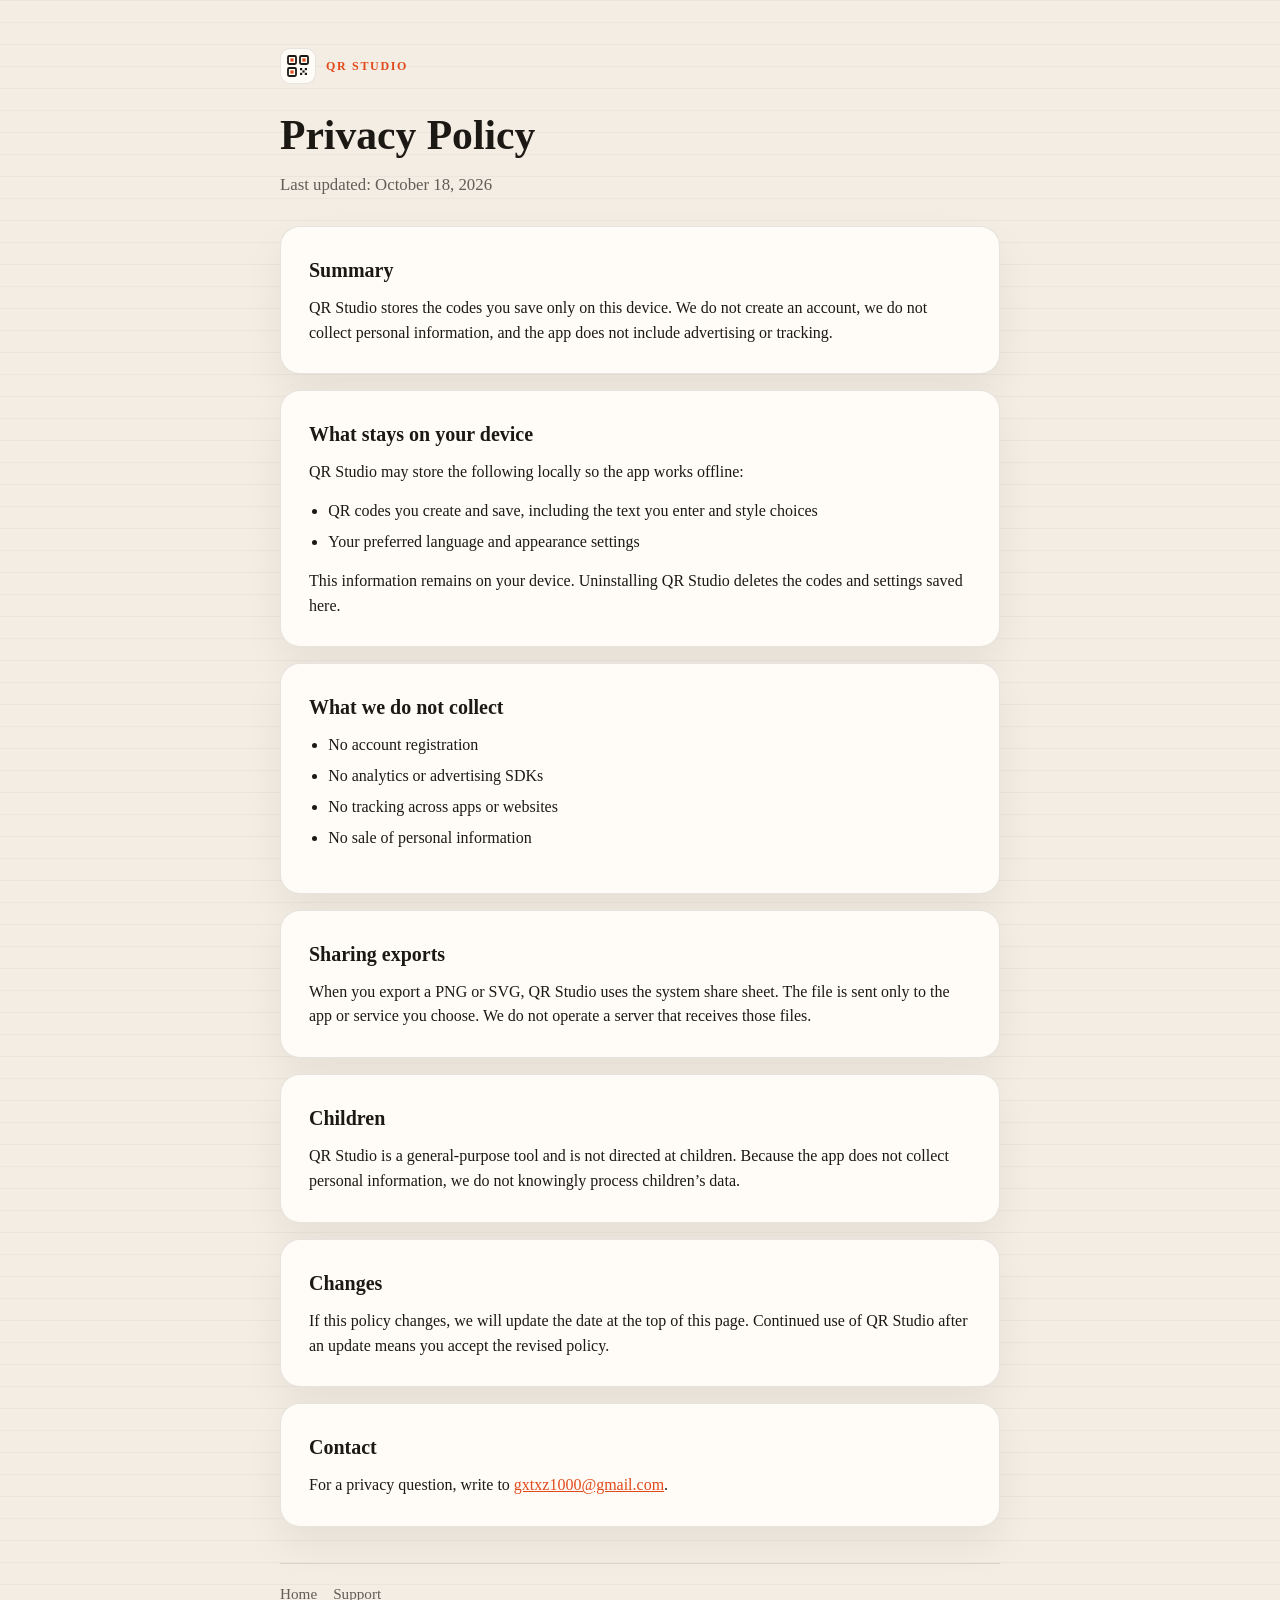
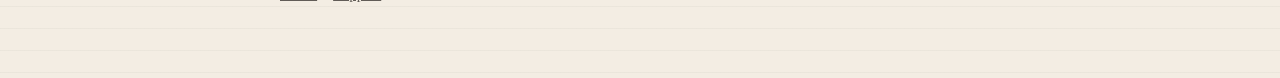
==== privacy/index.html @ 9732d15e "Add public Support and Privacy Policy pages for App Store Connect. Co-authored-by: Cursor <cursorage" ====
<!DOCTYPE html>
<html lang="en">
<head>
  <meta charset="utf-8">
  <meta name="viewport" content="width=device-width, initial-scale=1">
  <title>Privacy Policy · QR Studio</title>
  <meta name="description" content="Privacy policy for QR Studio. Codes stay on your device. No account, no ads, no tracking.">
  <link rel="stylesheet" href="../styles.css">
</head>
<body>
  <main class="wrap">
    <a class="brand" href="../">
      <span class="mark" aria-hidden="true">
        <svg viewBox="0 0 22 22" fill="none" xmlns="http://www.w3.org/2000/svg">
          <rect x="1" y="1" width="8" height="8" rx="1.2" stroke="#1c1915" stroke-width="1.8"/>
          <rect x="3.4" y="3.4" width="3.2" height="3.2" fill="#e24a1b"/>
          <rect x="13" y="1" width="8" height="8" rx="1.2" stroke="#1c1915" stroke-width="1.8"/>
          <rect x="15.4" y="3.4" width="3.2" height="3.2" fill="#e24a1b"/>
          <rect x="1" y="13" width="8" height="8" rx="1.2" stroke="#1c1915" stroke-width="1.8"/>
          <rect x="3.4" y="15.4" width="3.2" height="3.2" fill="#e24a1b"/>
          <rect x="13" y="13" width="2.2" height="2.2" fill="#1c1915"/>
          <rect x="17.8" y="13" width="2.2" height="2.2" fill="#1c1915"/>
          <rect x="15.4" y="15.4" width="2.2" height="2.2" fill="#1c1915"/>
          <rect x="13" y="17.8" width="2.2" height="2.2" fill="#1c1915"/>
          <rect x="17.8" y="17.8" width="2.2" height="2.2" fill="#1c1915"/>
        </svg>
      </span>
      <span class="kicker">QR Studio</span>
    </a>

    <h1>Privacy Policy</h1>
    <p class="lead">Last updated: October 18, 2026</p>

    <section class="card">
      <h2>Summary</h2>
      <p>QR Studio stores the codes you save only on this device. We do not create an account, we do not collect personal information, and the app does not include advertising or tracking.</p>
    </section>

    <section class="card">
      <h2>What stays on your device</h2>
      <p>QR Studio may store the following locally so the app works offline:</p>
      <ul>
        <li>QR codes you create and save, including the text you enter and style choices</li>
        <li>Your preferred language and appearance settings</li>
      </ul>
      <p>This information remains on your device. Uninstalling QR Studio deletes the codes and settings saved here.</p>
    </section>

    <section class="card">
      <h2>What we do not collect</h2>
      <ul>
        <li>No account registration</li>
        <li>No analytics or advertising SDKs</li>
        <li>No tracking across apps or websites</li>
        <li>No sale of personal information</li>
      </ul>
    </section>

    <section class="card">
      <h2>Sharing exports</h2>
      <p>When you export a PNG or SVG, QR Studio uses the system share sheet. The file is sent only to the app or service you choose. We do not operate a server that receives those files.</p>
    </section>

    <section class="card">
      <h2>Children</h2>
      <p>QR Studio is a general-purpose tool and is not directed at children. Because the app does not collect personal information, we do not knowingly process children’s data.</p>
    </section>

    <section class="card">
      <h2>Changes</h2>
      <p>If this policy changes, we will update the date at the top of this page. Continued use of QR Studio after an update means you accept the revised policy.</p>
    </section>

    <section class="card">
      <h2>Contact</h2>
      <p>For a privacy question, write to <a href="mailto:gxtxz1000@gmail.com">gxtxz1000@gmail.com</a>.</p>
    </section>

    <nav class="footer" aria-label="Footer">
      <a href="../">Home</a>
      <a href="../support/">Support</a>
    </nav>
  </main>
</body>
</html>
---- styles.css ----
:root {
  --ink: #1c1915;
  --paper: #f3ede3;
  --card: #fffbf6;
  --stamp: #e24a1b;
  --muted: rgba(28, 25, 21, 0.68);
  --line: rgba(28, 25, 21, 0.1);
}

* {
  box-sizing: border-box;
}

html {
  color-scheme: light;
}

body {
  margin: 0;
  min-height: 100vh;
  font-family: "Iowan Old Style", "Palatino Linotype", Palatino, Georgia, serif;
  color: var(--ink);
  background:
    linear-gradient(rgba(28, 25, 21, 0.035) 1px, transparent 1px) 0 0 / 100% 22px,
    var(--paper);
  line-height: 1.55;
}

a {
  color: var(--stamp);
}

a:hover {
  text-decoration-thickness: 2px;
}

.wrap {
  width: min(720px, calc(100% - 40px));
  margin: 0 auto;
  padding: 48px 0 72px;
}

.brand {
  display: inline-flex;
  align-items: center;
  gap: 10px;
  margin-bottom: 28px;
  color: inherit;
  text-decoration: none;
}

.mark {
  width: 36px;
  height: 36px;
  border-radius: 10px;
  background: var(--card);
  box-shadow: inset 0 0 0 1px var(--line);
  display: grid;
  place-items: center;
}

.mark svg {
  width: 22px;
  height: 22px;
  display: block;
}

.kicker {
  letter-spacing: 0.14em;
  text-transform: uppercase;
  font-size: 12px;
  font-weight: 700;
  color: var(--stamp);
}

h1 {
  margin: 0 0 12px;
  font-size: clamp(2rem, 5vw, 2.6rem);
  line-height: 1.15;
  font-weight: 650;
}

.lead {
  margin: 0 0 28px;
  color: var(--muted);
  font-size: 1.05rem;
}

.card {
  background: var(--card);
  border: 1px solid var(--line);
  border-radius: 20px;
  padding: 28px;
  box-shadow: 0 18px 40px rgba(28, 25, 21, 0.06);
}

.card + .card {
  margin-top: 16px;
}

h2 {
  margin: 0 0 10px;
  font-size: 1.25rem;
}

p {
  margin: 0 0 14px;
}

p:last-child {
  margin-bottom: 0;
}

ul {
  margin: 0 0 14px;
  padding-left: 1.2em;
}

li + li {
  margin-top: 6px;
}

.actions {
  display: flex;
  flex-wrap: wrap;
  gap: 12px;
  margin-top: 8px;
}

.button {
  display: inline-flex;
  align-items: center;
  justify-content: center;
  min-height: 48px;
  padding: 0 18px;
  border-radius: 14px;
  background: var(--stamp);
  color: #fffbf6;
  text-decoration: none;
  font-weight: 700;
}

.button.secondary {
  background: transparent;
  color: var(--ink);
  box-shadow: inset 0 0 0 1.5px rgba(28, 25, 21, 0.18);
}

.meta {
  margin-top: 28px;
  color: var(--muted);
  font-size: 0.95rem;
}

nav.footer {
  margin-top: 36px;
  padding-top: 18px;
  border-top: 1px solid var(--line);
  display: flex;
  flex-wrap: wrap;
  gap: 16px;
  color: var(--muted);
  font-size: 0.95rem;
}

nav.footer a {
  color: inherit;
}
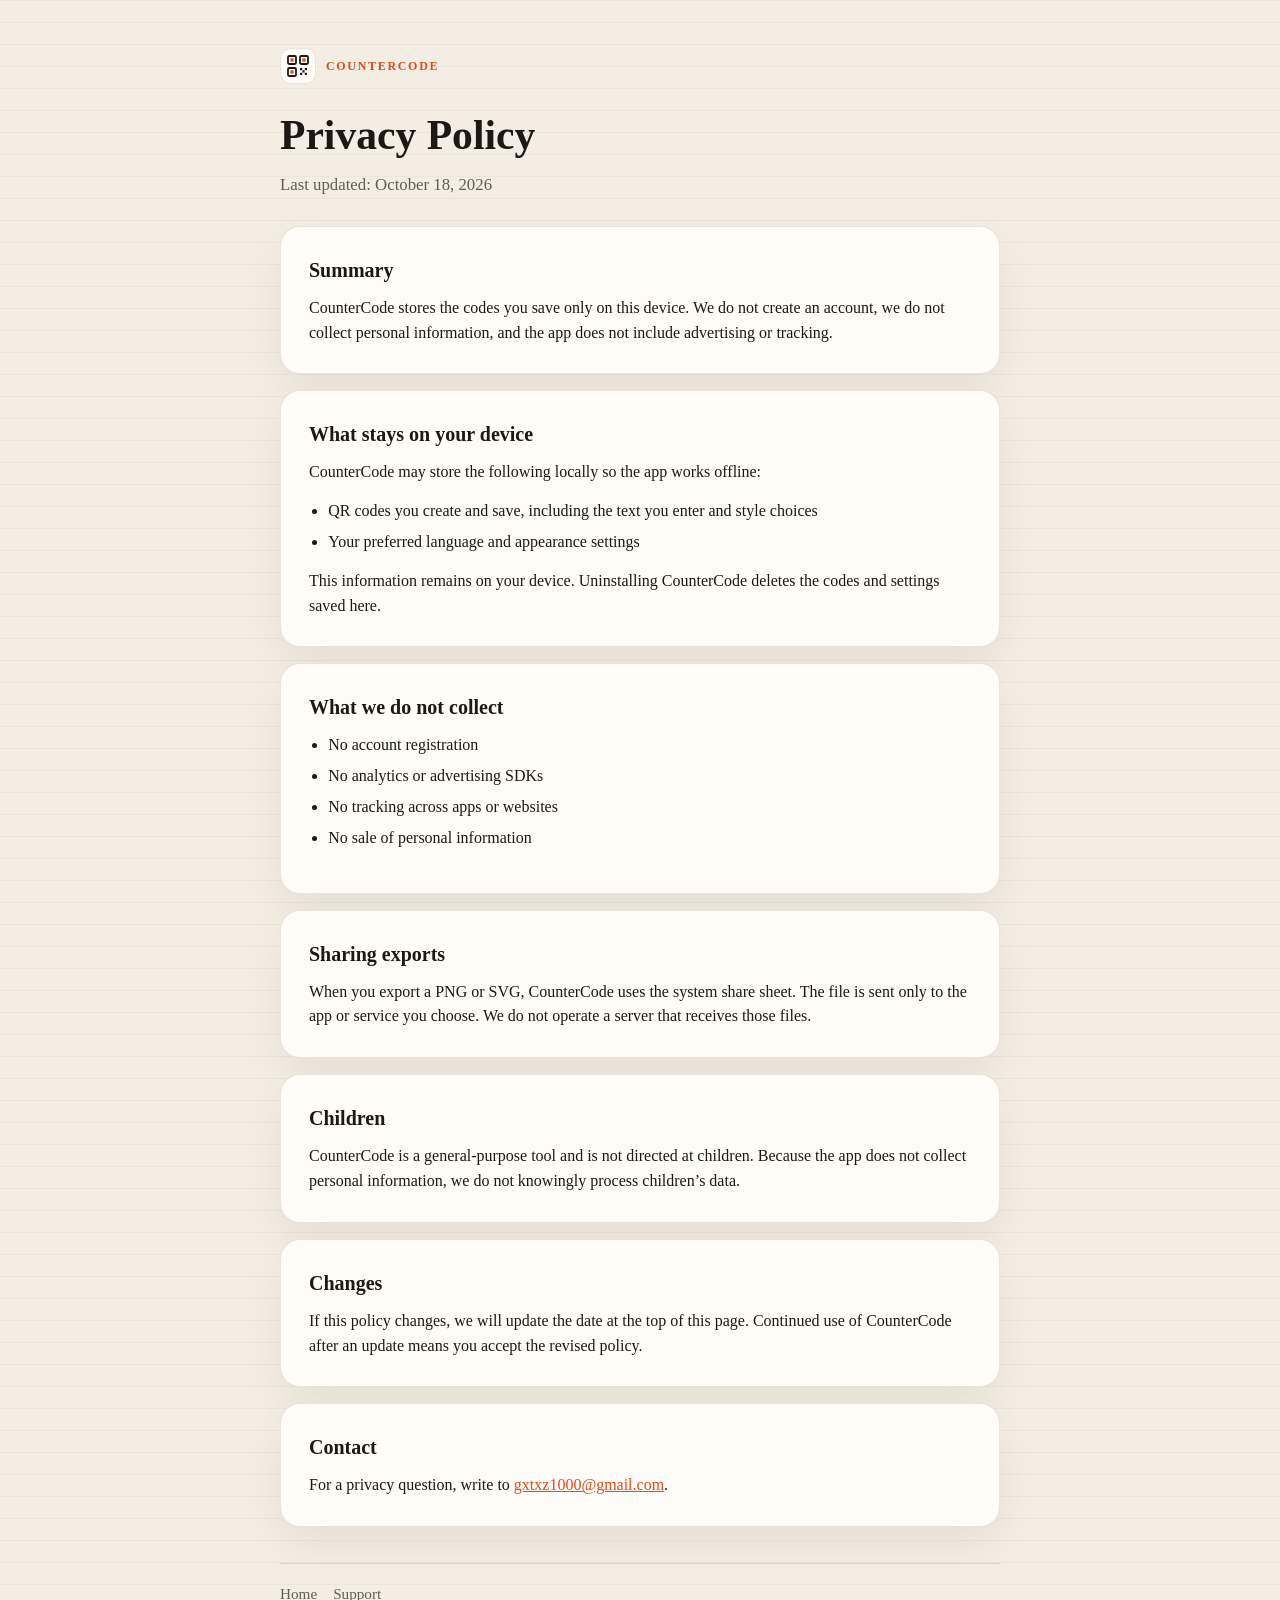
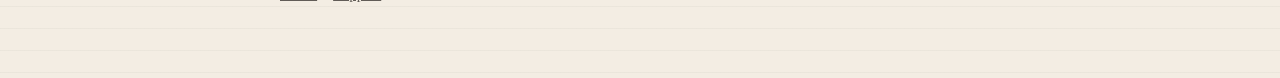
==== commit 1f677952: "Rename the public pages to CounterCode and note the paid-download price. Co-authored-by: Cursor <cur" ====
--- a/privacy/index.html
+++ b/privacy/index.html
@@ -3,8 +3,8 @@
 <head>
   <meta charset="utf-8">
   <meta name="viewport" content="width=device-width, initial-scale=1">
-  <title>Privacy Policy · QR Studio</title>
-  <meta name="description" content="Privacy policy for QR Studio. Codes stay on your device. No account, no ads, no tracking.">
+  <title>Privacy Policy · CounterCode</title>
+  <meta name="description" content="Privacy policy for CounterCode. Codes stay on your device. No account, no ads, no tracking.">
   <link rel="stylesheet" href="../styles.css">
 </head>
 <body>
@@ -25,7 +25,7 @@
           <rect x="17.8" y="17.8" width="2.2" height="2.2" fill="#1c1915"/>
         </svg>
       </span>
-      <span class="kicker">QR Studio</span>
+      <span class="kicker">CounterCode</span>
     </a>
 
     <h1>Privacy Policy</h1>
@@ -33,17 +33,17 @@
 
     <section class="card">
       <h2>Summary</h2>
-      <p>QR Studio stores the codes you save only on this device. We do not create an account, we do not collect personal information, and the app does not include advertising or tracking.</p>
+      <p>CounterCode stores the codes you save only on this device. We do not create an account, we do not collect personal information, and the app does not include advertising or tracking.</p>
     </section>
 
     <section class="card">
       <h2>What stays on your device</h2>
-      <p>QR Studio may store the following locally so the app works offline:</p>
+      <p>CounterCode may store the following locally so the app works offline:</p>
       <ul>
         <li>QR codes you create and save, including the text you enter and style choices</li>
         <li>Your preferred language and appearance settings</li>
       </ul>
-      <p>This information remains on your device. Uninstalling QR Studio deletes the codes and settings saved here.</p>
+      <p>This information remains on your device. Uninstalling CounterCode deletes the codes and settings saved here.</p>
     </section>
 
     <section class="card">
@@ -58,17 +58,17 @@
 
     <section class="card">
       <h2>Sharing exports</h2>
-      <p>When you export a PNG or SVG, QR Studio uses the system share sheet. The file is sent only to the app or service you choose. We do not operate a server that receives those files.</p>
+      <p>When you export a PNG or SVG, CounterCode uses the system share sheet. The file is sent only to the app or service you choose. We do not operate a server that receives those files.</p>
     </section>
 
     <section class="card">
       <h2>Children</h2>
-      <p>QR Studio is a general-purpose tool and is not directed at children. Because the app does not collect personal information, we do not knowingly process children’s data.</p>
+      <p>CounterCode is a general-purpose tool and is not directed at children. Because the app does not collect personal information, we do not knowingly process children’s data.</p>
     </section>
 
     <section class="card">
       <h2>Changes</h2>
-      <p>If this policy changes, we will update the date at the top of this page. Continued use of QR Studio after an update means you accept the revised policy.</p>
+      <p>If this policy changes, we will update the date at the top of this page. Continued use of CounterCode after an update means you accept the revised policy.</p>
     </section>
 
     <section class="card">
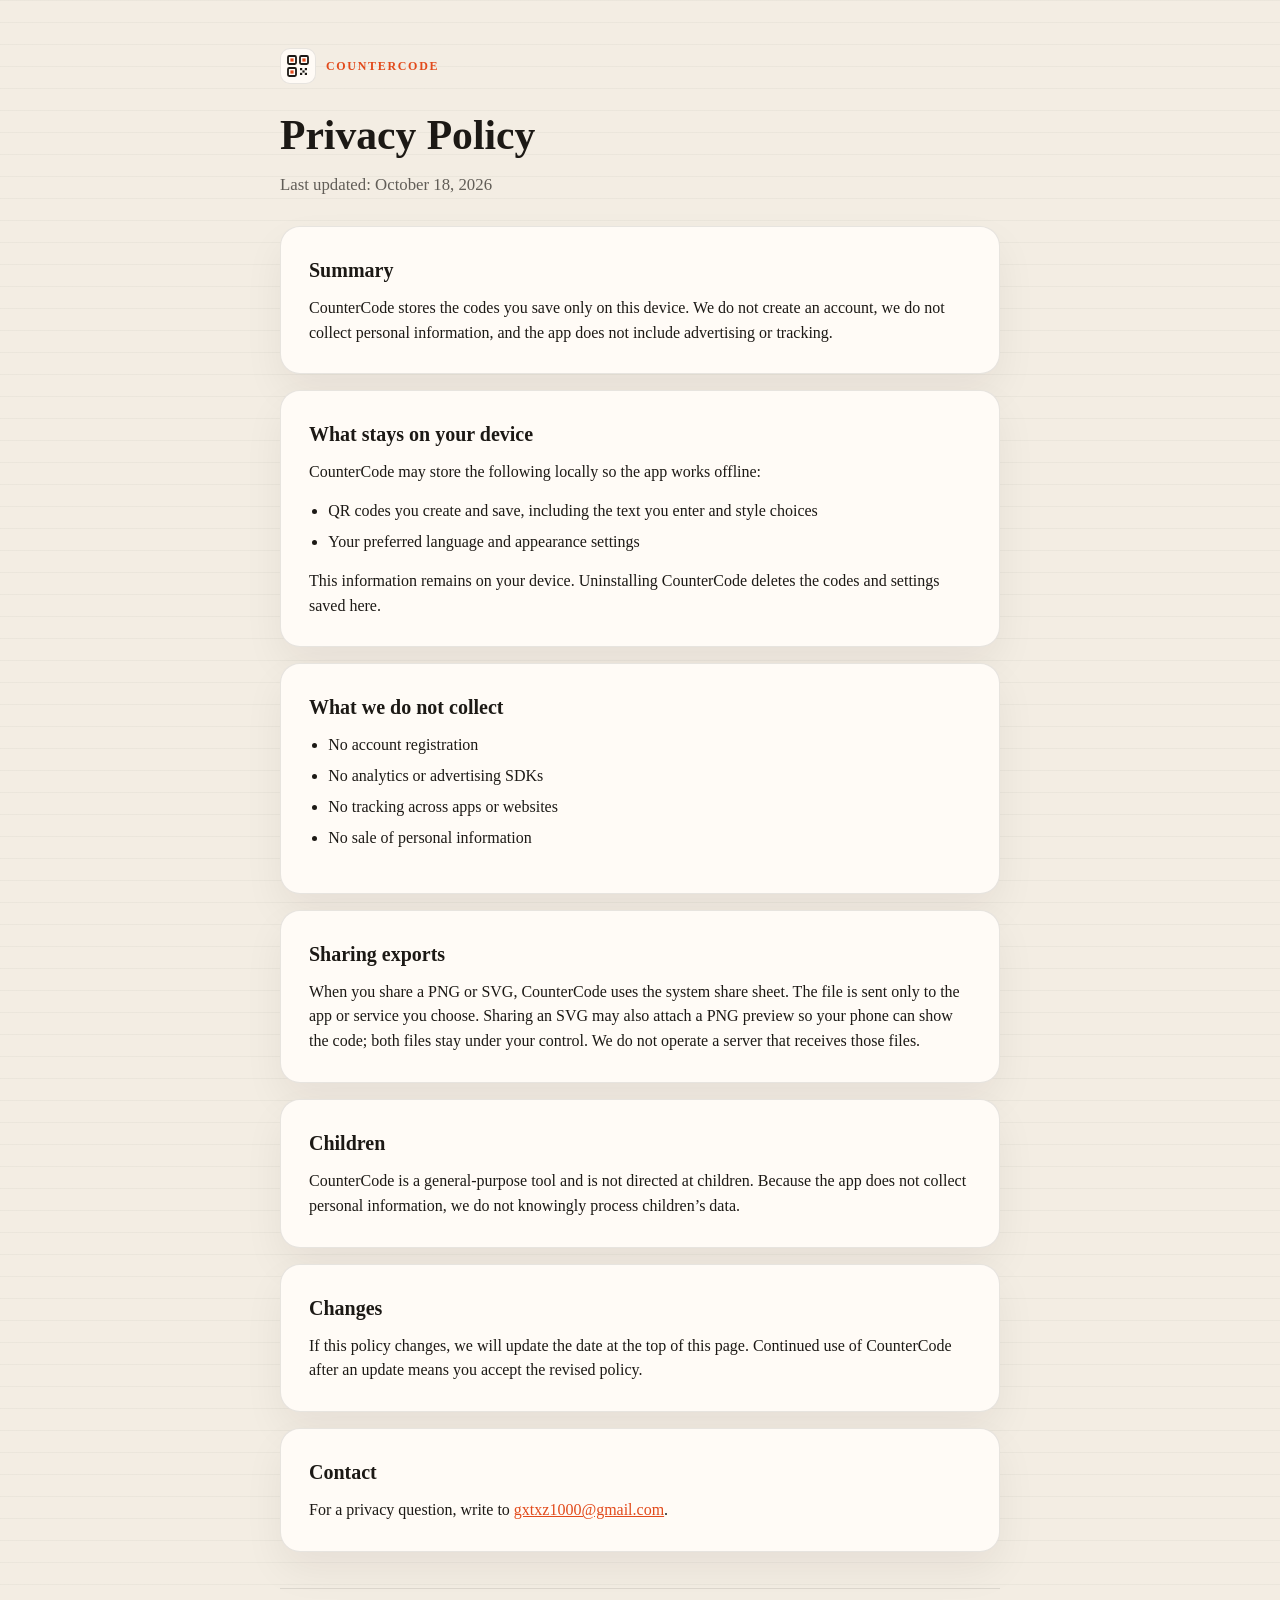
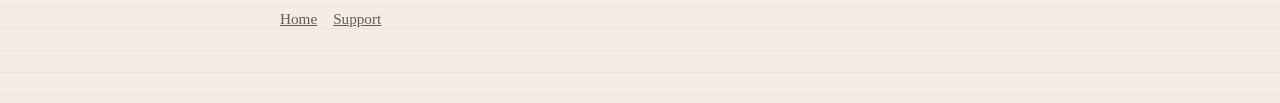
==== commit f05a0216: "Clarify Save location and iPhone SVG share on Support and Privacy. Co-authored-by: Cursor <cursorage" ====
--- a/privacy/index.html
+++ b/privacy/index.html
@@ -58,7 +58,7 @@
 
     <section class="card">
       <h2>Sharing exports</h2>
-      <p>When you export a PNG or SVG, CounterCode uses the system share sheet. The file is sent only to the app or service you choose. We do not operate a server that receives those files.</p>
+      <p>When you share a PNG or SVG, CounterCode uses the system share sheet. The file is sent only to the app or service you choose. Sharing an SVG may also attach a PNG preview so your phone can show the code; both files stay under your control. We do not operate a server that receives those files.</p>
     </section>
 
     <section class="card">
